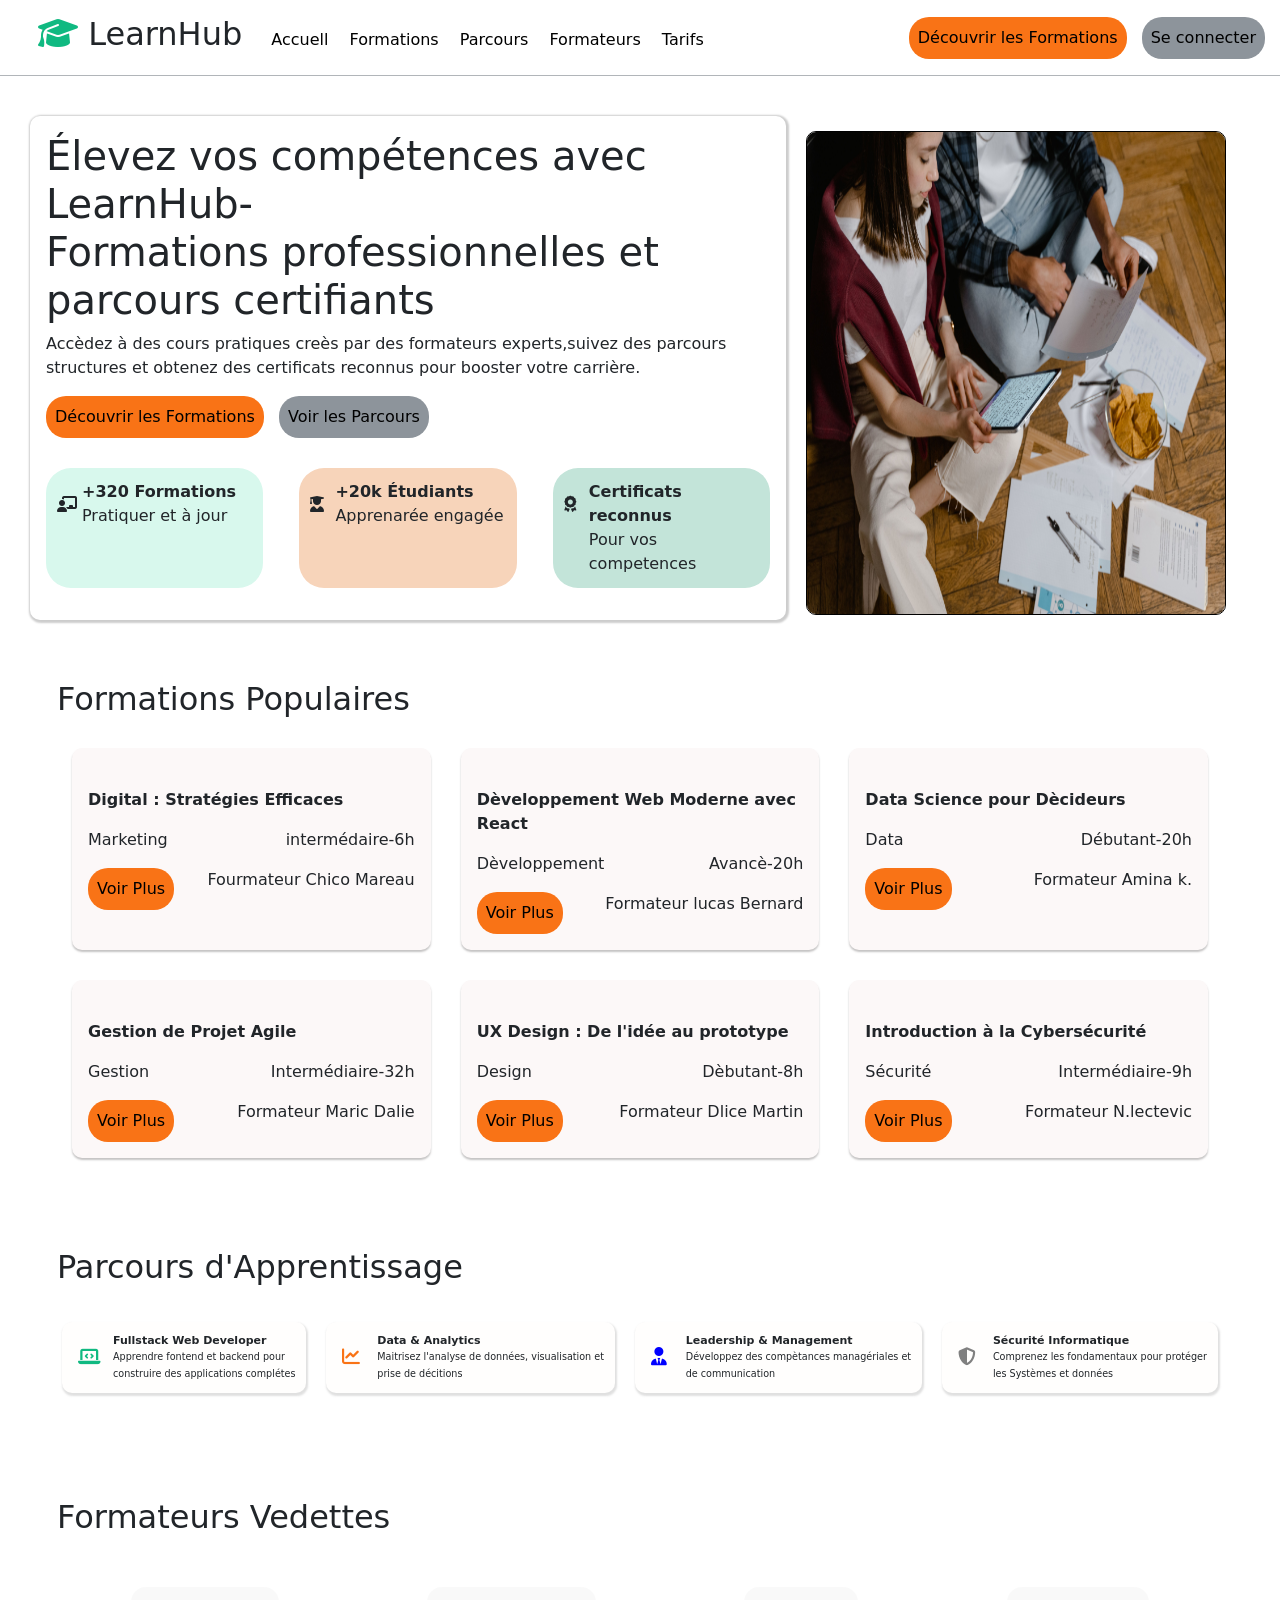
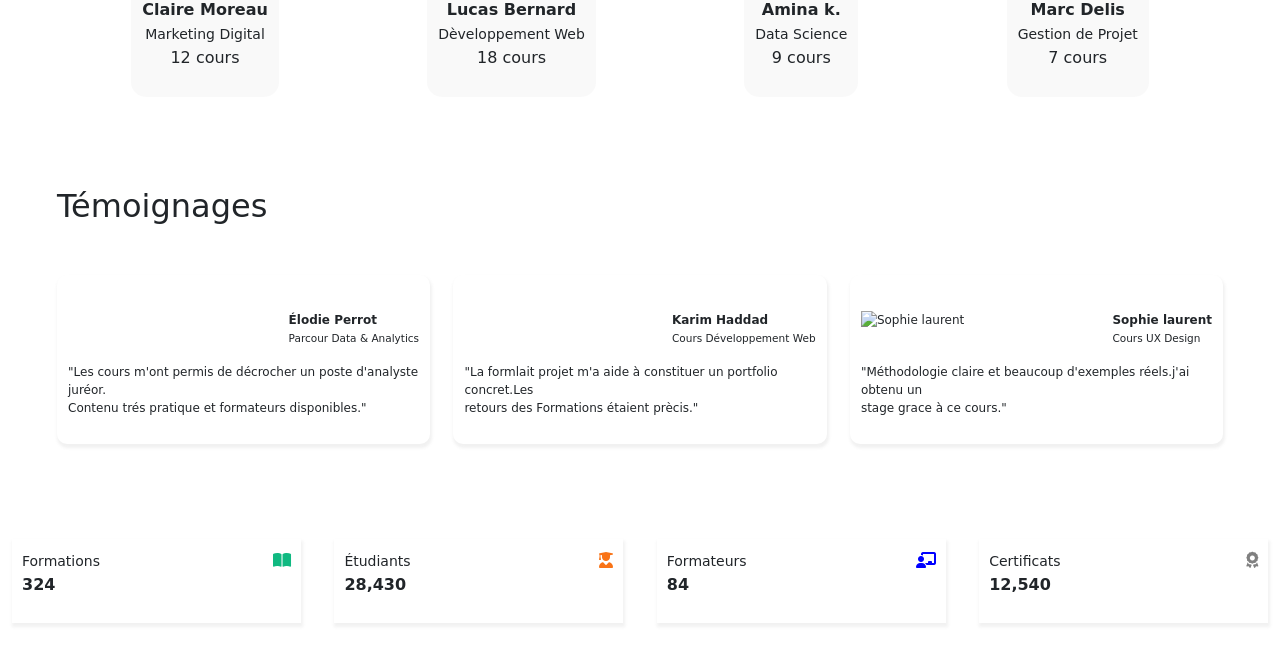
==== Landing_Page/index.html @ 184533ca "adding landing page" ====
<!doctype html>
<html lang="EN" dir="ltr">
    <head>
        <meta charset="utf-8" />
        <meta name="viewport" content="width=device-width, initial-scale=1.0">
        <title>LearnHub</title>
        <link rel="stylesheet" href="./Style/style.css"/>
        <link rel="stylesheet" href="https://cdnjs.cloudflare.com/ajax/libs/font-awesome/6.5.0/css/all.min.css"/>
        <link rel="stylesheet" href="https://cdn.jsdelivr.net/npm/bootstrap@5.3.8/dist/css/bootstrap.min.css"/>
        <script src="https://cdn.jsdelivr.net/npm/bootstrap@5.3.8/dist/js/bootstrap.bundle.min.js"></script>
    </head>
    <body>
        <header>
            <div>
                <h2><i class="fa-solid fa-graduation-cap" style="color:  #10B981;"></i> LearnHub</h2>
                <nav>
                    <a class="link" href="#">Accuell</a>
                    <a class="link" href="#">Formations</a>
                    <a class="link" href="#">Parcours</a>
                    <a class="link" href="#">Formateurs</a>
                    <a class="link" href="#">Tarifs</a>
                </nav>
            </div>
            <div>
                <a href="#" class="button-orange link">Découvrir les Formations</a>
                <a href="#" class="button-gris link">Se connecter</a>
            </div>
        </header>
        <main class="container-fluid">
            <section class="row" id="chield1">
                <div class="col-lg-7 " id="c1">
                    <h1>Élevez vos compétences avec LearnHub-<br>Formations professionnelles et parcours certifiants</h1>
                    <p>Accèdez à des cours pratiques creès par des formateurs experts,suivez des parcours<br>structures et obtenez des certificats reconnus pour booster votre carrière.</p>
                    <a  class="button-orange link">Découvrir les Formations</a>
                    <a  class="button-gris link">Voir les Parcours</a><br/>
                    <div id="info">
                        <p style="background-color:  #d8f8ed;"><i class="fa-solid fa-chalkboard-user icon"></i><strong>+320 Formations</strong><br/>Pratiquer et à jour</p>
                        <p style=" background-color: #f7d4ba;"><i class="fa-solid fa-user-graduate icon"></i><strong>+20k Étudiants</strong><br/>Apprenarée engagée</p>
                        <p style="background-color: #c3e4d9;"><i class="fa-solid fa-award icon "></i><strong>Certificats reconnus</strong><br>Pour vos competences</p>
                    </div>

                </div>
                <img src="./../Images/img1.jpg" class="col-md-4"/>
            </section>
            <section id="chield2">
                <h2>Formations Populaires</h2>
                <div class="Formations">
                    <div class="cards">
                        <img src=""/>
                        <p><strong>Digital : Stratégies Efficaces</strong></p>
                        <p class="formation-info"><span>Marketing</span><span>intermédaire-6h</span></p>
                        <div class="formation-info">
                            <a href="#" class="button-orange link">Voir Plus</a>
                            <span>Fourmateur Chico Mareau</span>
                        </div>
                    </div>
                    <div class="cards">
                        <img src=""/>
                        <p><strong>Dèveloppement Web Moderne avec React</strong></p>
                        <p class="formation-info"><span>Dèveloppement</span><span>Avancè-20h</span></p>
                        <div class="formation-info">
                            <a href="#" class="button-orange link">Voir Plus</a>
                            <span>Formateur lucas Bernard</span>
                        </div>
                    </div>
                    <div class="cards">
                        <img src=""/>
                        <p><strong>Data Science pour Dècideurs</strong></p>
                        <p class="formation-info"><span>Data</span><span>Débutant-20h</span></p>
                        <div class="formation-info">
                            <a href="#" class="button-orange link">Voir Plus</a>
                            <span>Formateur Amina k.</span>
                        </div>
                    </div>
                </div>
                <div class="Formations">
                    <div class="cards">
                        <img src=""/>
                        <p><strong>Gestion de Projet Agile</strong></p>
                        <p class="formation-info"><span>Gestion</span><span>Intermédiaire-32h</span></p>
                        <div class="formation-info">
                            <a href="#" class="button-orange link">Voir Plus</a>
                            <span>Formateur Maric Dalie</span>
                        </div>
                    </div>
                    <div class="cards">
                        <img src=""/>
                        <p><strong>UX Design : De l'idée au prototype</strong></p>
                        <p class="formation-info"><span>Design</span><span>Dèbutant-8h</span></p>
                        <div class="formation-info">
                            <a href="#" class="button-orange link">Voir Plus</a>
                            <span>Formateur Dlice Martin</span>
                        </div>
                    </div>
                    <div class="cards">
                        <img src=""/>
                        <p><strong>Introduction à la Cybersécurité</strong></p>
                        <p class="formation-info"><span>Sécurité</span><span>Intermédiaire-9h</span></p>
                        <div class="formation-info">
                            <a href="#" class="button-orange link">Voir Plus</a>
                            <span>Formateur N.lectevic</span>
                        </div>
                    </div>
                </div>
            </section>
            <section id="chield3">
                <h2>Parcours d'Apprentissage</h2>
                <div>
                    <p><i class="fa-solid fa-laptop-code parcours-icons" style="color: #10B981;"></i><strong>Fullstack Web Developer</strong><br><small><span>Apprendre fontend et backend pour<br>construire des applications complétes</span></small></p>
                    <p><i class="fa-solid fa-chart-line parcours-icons" style="color: #F97316;"></i><strong>Data & Analytics</strong><br><small><span>Maitrisez l'analyse de données, visualisation et <br>prise de décitions</span></small></p>
                    <p><i class="fa-solid fa-user-tie parcours-icons" style="color: blue;"></i><strong>Leadership & Management</strong><br><small><span>Développez des compètances managériales et <br>de communication</span></small></p>
                    <p><i class="fa-solid fa-shield-halved parcours-icons" style="color:grey;"></i><strong>Sécurité Informatique</strong><br><small><span>Comprenez les fondamentaux pour protéger <br>les Systèmes et données</span></small></p>
                </div>
            </section>
            <section id="chield4">
                <h2>Formateurs Vedettes</h2>
                <div>
                    <div class="formateurs">
                        <img src=""/>
                        <p>
                            <strong>Claire Moreau</strong><br>
                            <small>Marketing Digital</small><br>
                            <span>12 cours</span>
                        </p>
                    </div>
                    <div class="formateurs">
                        <img src=""/>
                        <p>
                            <strong>Lucas Bernard</strong><br>
                            <small>Dèveloppement Web</small><br>
                            <span>18 cours</span>
                        </p>
                    </div>
                    <div class="formateurs">
                        <img src=""/>
                        <p>
                            <strong>Amina k.</strong><br>
                            <small>Data Science</small><br>
                            <span>9 cours</span>
                        </p>
                    </div>
                    <div class="formateurs">
                        <img src=""/>
                        <p>
                            <strong>Marc Delis</strong><br>
                            <small>Gestion de Projet</small><br>
                            <span>7 cours</span>
                        </p>
                    </div>
                </div>
            </section>
            <section id="chield5">
                <h2>Témoignages</h2>
                <div>
                    <div class="avis">
                        <div>
                            <img src=""/>
                            <p><strong>Élodie Perrot</strong><br><small>Parcour Data & Analytics</small></p>
                        </div>
                        <p>"Les cours m'ont permis de décrocher un poste d'analyste juréor.<br>Contenu trés pratique et formateurs disponibles."</p>
                    </div>
                    <div class="avis">
                        <div>
                            <img src=""/>
                            <p><strong>Karim Haddad</strong><br><small>Cours Développement Web</small></p>
                        </div>
                        <p>"La formlait projet m'a aide à constituer un portfolio concret.Les<br>retours des Formations étaient prècis."</p>
                    </div>
                    <div class="avis">
                        <div>
                            <img src="" alt="Sophie laurent"/>
                            <p><strong>Sophie laurent</strong><br><small>Cours UX Design</small></p>
                        </div>
                        <p>"Méthodologie claire et beaucoup d'exemples réels.j'ai obtenu un<br>stage grace à ce cours."</p>
                    </div>
                </div>
            </section>
            <section id="chield6">
                <div class="info">
                    <p><small>Formations</small><br><strong>324</strong></p>
                    <p><i class="fa-solid fa-book-open" style="color:#10B981;"></i></p>
                </div>
                <div class="info">
                    <p><small>Étudiants</small><br><strong>28,430</strong></p>
                    <p><i class="fa-solid fa-user-graduate" style="color:#F97316"></i></p>
                </div>
                <div class="info">
                    <p><small>Formateurs</small><br><strong>84</strong></p>
                    <p><i class="fa-solid fa-chalkboard-user" style="color: blue;"></i></p>
                </div>
                <div class="info">
                    <p><small>Certificats</small><br><strong>12,540</strong></p>
                    <p><i class="fa-solid fa-award" style="color:grey;"></i></p>
                </div>
            </section>
        </main>
    </body>
</html>
---- Landing_Page/Style/style.css ----
body
{
    width:100%;
    padding: 0;
    margin: 0;
}


header div h2,nav{
    display: inline-block;
    margin: 0px 8px;
}
header
{
    display:flex;
    width:100%;
    min-height: 15px;
    padding: 15px 15px 15px 30px;
    justify-content: space-between;
    align-items: center;
    border-bottom: 1px solid  #b1b5b9;
}
.button-orange
{
    border:1px solid transparent ;
    border-radius: 20px;
    background-color: #F97316;
    color:#fff;
    margin-right: 10px;
}
.button-gris
{
    border:1px solid transparent ;
    border-radius: 20px;
    background-color: #8d949b;
}
.link{
    text-decoration: none;
    display: inline-block;
    color: black;
    padding: 8px;
}
.link:hover
{
    font-size: 18px;
    color: #f8f1ec;
}
main
{
    width:100%;
    min-height:250px;
    padding:25px;
}
#chield1
{
    min-height:100px;
    padding:10px;
}
#c1
{
    box-shadow: 1px 1px 2px 2px rgb(0, 0, 0,0.2); 
    border:1px solid transparent;
    border-radius: 10px;
    margin: 5px 20px ;
    padding:15px;
    width:60%;
}
#chield1 img
{
    padding:0px;
    border:1px solid black;
    border-radius: 10px;
    margin-top: 20px;
    margin-bottom: 10px;

}
#info
{
    display:flex;
    justify-content: space-between;
    margin-top: 30px ;
    width:100%;
}
#info p
{
    border:1px solid transparent;
    border-radius: 25px;
    padding:11px;
    width:30%;
    position: relative;
    padding-left:35px;
}
.icon
{
    position: absolute;
    left:10px ;
    top:27px;
}
#chield2 , #chield3 , #chield4 , #chield5
{
    width:100%;
    min-height: 250px;
    padding:45px;
}
.Formations
{
    display:flex;
    flex-flow: row nowrap;
    justify-content: space-between;
    margin-top: 30px;
    width:100%;
}
.cards
{
    background-color: #fcf8f8;
    border:1px solid transparent;
    border-radius:10px;
    box-shadow: 0 2px 2px 0 rgba(107, 104, 104, 0.4);
    margin:0 15px;
    width:32%;
    padding:15px;
}
.formation-info
{
    display:flex;
    justify-content: space-between;
    margin-top: 5px;
}
#chield3 div 
{
    display:flex;
    justify-content: space-between;
    margin-top: 20px;
}
#chield3 div p
{
    border:1px solid transparent;
    border-radius:10px;
    background-color: #fffefd;
    margin:15px 5px ;
    padding:10px;
    box-shadow: 1px 2px 2px 1px rgba(100, 100, 100,0.2 );
    padding-left:50px;
    font-size: 11px;
    position:relative;
    cursor: pointer;
}
.parcours-icons
{
    position:absolute;
    top:25px ;
    left :15px;
    font-size: 18px ;
}

#chield4 div 
{
    display:flex;
    justify-content: space-around;
    margin-top: 25px;
}
.formateurs
{
    background-color:rgba(197, 197, 197, 0.1);
    border:1px solid transparent;
    border-radius:15px;
    padding:10px;
    text-align: center;

}
.formateurs img
{
    border-radius: 50%;
}
#chield5 div
{
    display:flex;
    justify-content: space-between;
    margin-top: 25px;
    width:100%;
}
.avis
{
    border:1px solid transparent;
    border-radius:10px;
    max-width:32%;
    box-shadow: 1px 3px 3px 1px rgba(119, 119, 119, 0.1);
    display:flex;
    flex-flow: column ;
    padding:10px;
    font-size:12px;
}
#chield6
{
    display: flex;
    flex-flow: row nowrap;
    margin-top: 50px;
    justify-content: space-between;
    width:100%;
}
.info
{
    display:flex;
    justify-content: space-between;
    padding:10px;
    width:23%;
    box-shadow:1px 3px 3px 1px rgba(119, 119, 119, 0.1);
}
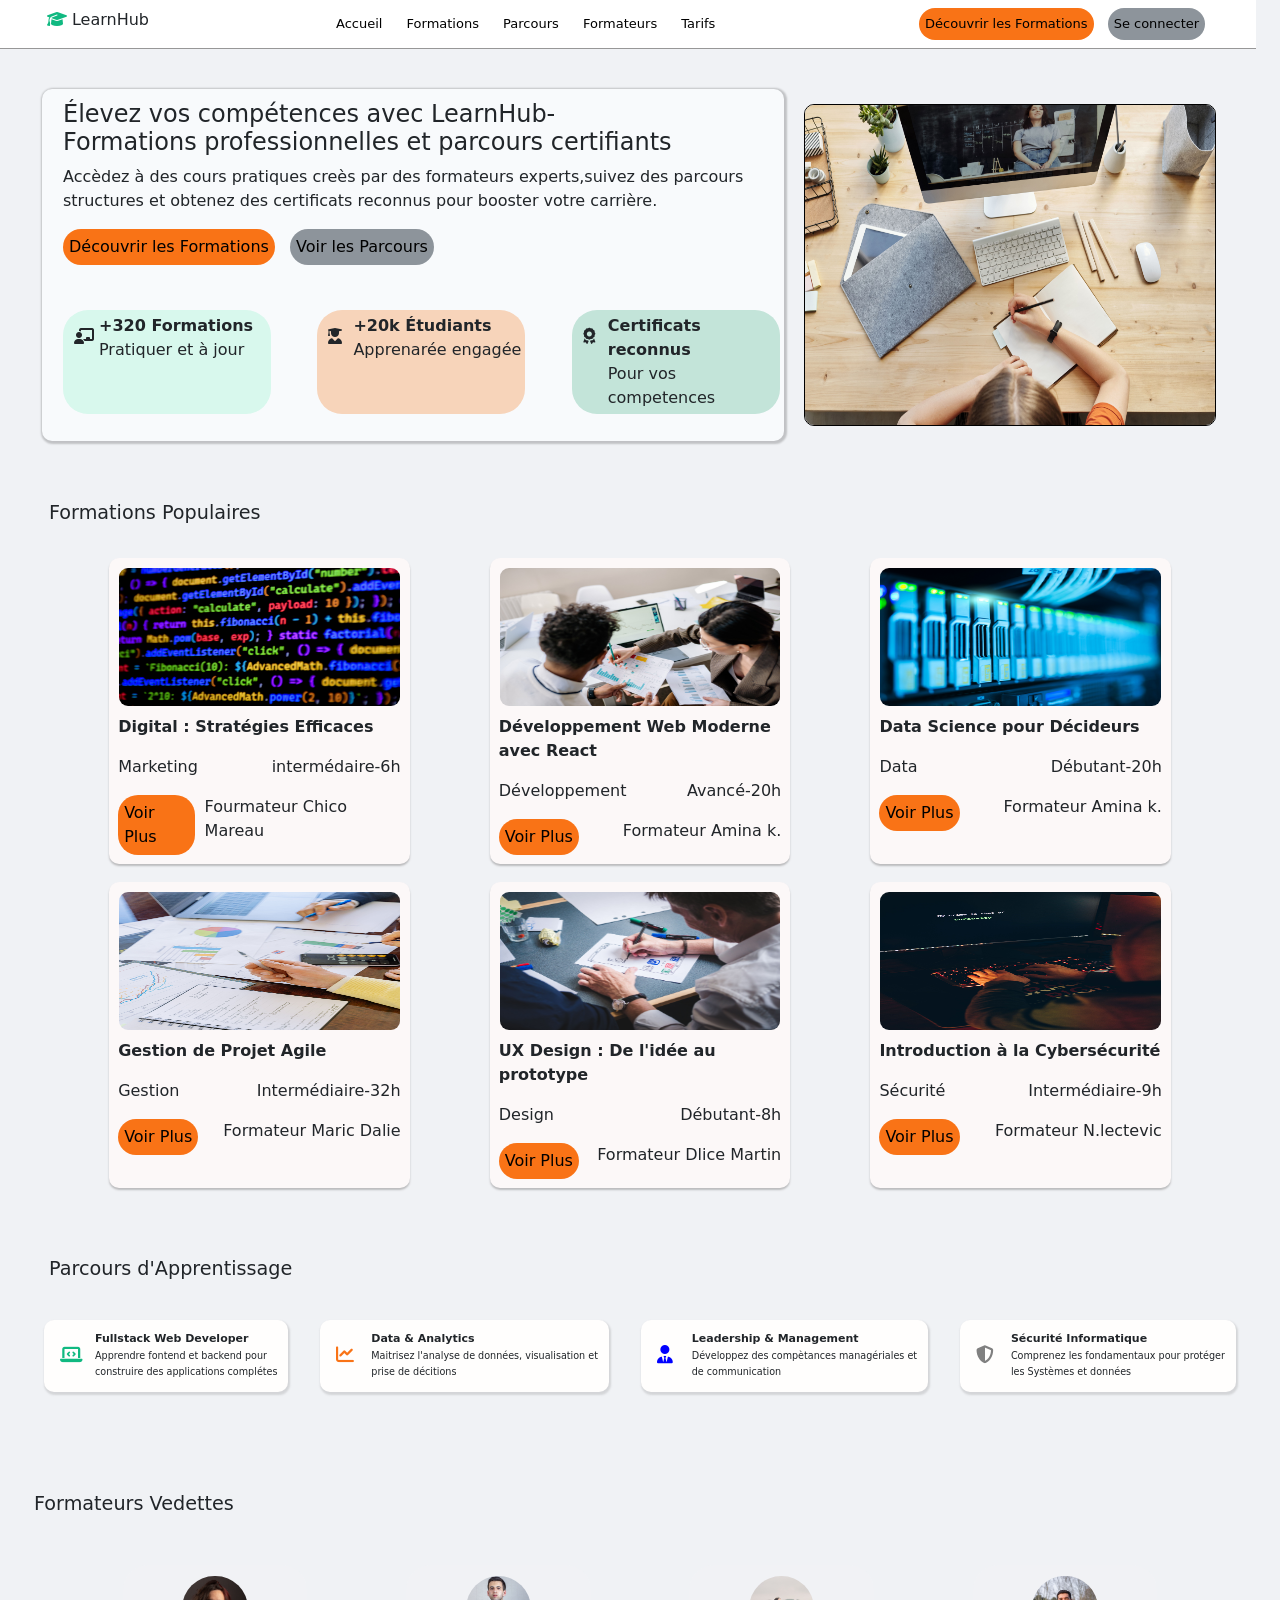
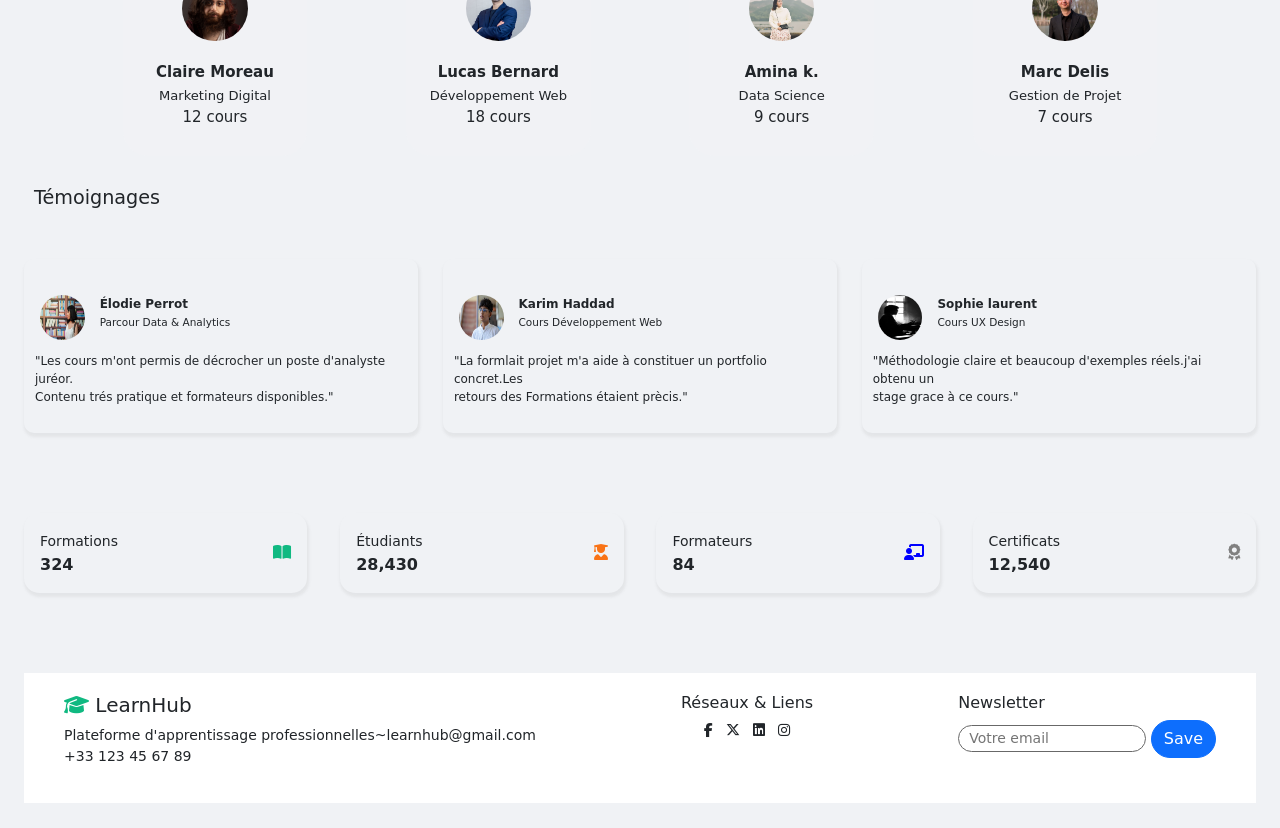
==== commit 4279c908: "last push" ====
--- a/Landing_Page/index.html
+++ b/Landing_Page/index.html
@@ -4,35 +4,34 @@
         <meta charset="utf-8" />
         <meta name="viewport" content="width=device-width, initial-scale=1.0">
         <title>LearnHub</title>
-        <link rel="stylesheet" href="./Style/style.css"/>
+        <link rel="stylesheet" href="./../assets/css/landing.css"/>
         <link rel="stylesheet" href="https://cdnjs.cloudflare.com/ajax/libs/font-awesome/6.5.0/css/all.min.css"/>
         <link rel="stylesheet" href="https://cdn.jsdelivr.net/npm/bootstrap@5.3.8/dist/css/bootstrap.min.css"/>
-        <script src="https://cdn.jsdelivr.net/npm/bootstrap@5.3.8/dist/js/bootstrap.bundle.min.js"></script>
+        <script src="https://cdn.jsdelivr.net/npm/bootstrap@5.3.8/dist/js/bootstrap.bundle.min.js" defer></script>
+        <link rel="icon" type="image/x-icon" href="./../assets/images/icon/icon.png"/>
     </head>
-    <body>
-        <header>
-            <div>
-                <h2><i class="fa-solid fa-graduation-cap" style="color:  #10B981;"></i> LearnHub</h2>
-                <nav>
-                    <a class="link" href="#">Accuell</a>
-                    <a class="link" href="#">Formations</a>
-                    <a class="link" href="#">Parcours</a>
-                    <a class="link" href="#">Formateurs</a>
-                    <a class="link" href="#">Tarifs</a>
-                </nav>
-            </div>
-            <div>
-                <a href="#" class="button-orange link">Découvrir les Formations</a>
-                <a href="#" class="button-gris link">Se connecter</a>
+    <body class="container-fluid">
+        <header class="row">
+            <h4 class="col-lg-2 col-md-2"><i class="fa-solid fa-graduation-cap" style="color:  #10B981;"></i> LearnHub</h4>
+            <nav class="col-lg-5 col-md-5" >
+                <a class="link head-link" href="#">Accueil</a>
+                <a class="link head-link" href="#chield2">Formations</a>
+                <a class="link head-link" href="#chield3">Parcours</a>                    
+                <a class="link head-link" href="#chield4">Formateurs</a>
+                <a class="link head-link" href="#chield6">Tarifs</a>
+            </nav>
+            <div class="col-lg-3 col-md-3 ">
+                <a href="#chield2" class="button-orange link">Découvrir les Formations</a>
+                <a href="./../login/login.html" class="button-gris link">Se connecter</a>
             </div>
         </header>
         <main class="container-fluid">
             <section class="row" id="chield1">
-                <div class="col-lg-7 " id="c1">
+                <div class="col-lg-7 col-md-7 " id="c1">
                     <h1>Élevez vos compétences avec LearnHub-<br>Formations professionnelles et parcours certifiants</h1>
                     <p>Accèdez à des cours pratiques creès par des formateurs experts,suivez des parcours<br>structures et obtenez des certificats reconnus pour booster votre carrière.</p>
-                    <a  class="button-orange link">Découvrir les Formations</a>
-                    <a  class="button-gris link">Voir les Parcours</a><br/>
+                    <a href="#chield2" class="button-orange link">Découvrir les Formations</a>
+                    <a  class="button-gris link hvr-bob">Voir les Parcours</a><br/>
                     <div id="info">
                         <p style="background-color:  #d8f8ed;"><i class="fa-solid fa-chalkboard-user icon"></i><strong>+320 Formations</strong><br/>Pratiquer et à jour</p>
                         <p style=" background-color: #f7d4ba;"><i class="fa-solid fa-user-graduate icon"></i><strong>+20k Étudiants</strong><br/>Apprenarée engagée</p>
@@ -40,13 +39,13 @@
                     </div>
 
                 </div>
-                <img src="./../Images/img1.jpg" class="col-md-4"/>
+                <img src="./../assets/images/loading-page/bag1.jpg" class="col-lg-4 col-md-4 " alt="Illustration de formation LearnHub"/>
             </section>
             <section id="chield2">
                 <h2>Formations Populaires</h2>
                 <div class="Formations">
                     <div class="cards">
-                        <img src=""/>
+                        <img src="./../assets/images/loading-page/bg Develop.jpg" alt="Image de la formation Digital : Stratégies Efficaces"/>
                         <p><strong>Digital : Stratégies Efficaces</strong></p>
                         <p class="formation-info"><span>Marketing</span><span>intermédaire-6h</span></p>
                         <div class="formation-info">
@@ -55,27 +54,25 @@
                         </div>
                     </div>
                     <div class="cards">
-                        <img src=""/>
-                        <p><strong>Dèveloppement Web Moderne avec React</strong></p>
-                        <p class="formation-info"><span>Dèveloppement</span><span>Avancè-20h</span></p>
-                        <div class="formation-info">
-                            <a href="#" class="button-orange link">Voir Plus</a>
-                            <span>Formateur lucas Bernard</span>
-                        </div>
-                    </div>
-                    <div class="cards">
-                        <img src=""/>
-                        <p><strong>Data Science pour Dècideurs</strong></p>
+                        <img src="./../assets/images/loading-page/bg marketing.jpg" alt="Image de la formation Développement Web Moderne avec React"/>
+                        <p><strong>Développement Web Moderne avec React</strong></p>
+                        <p class="formation-info"><span>Développement</span><span>Avancé-20h</span></p>
+                        <div class="formation-info">
+                            <a href="#" class="button-orange link">Voir Plus</a>
+                            <span>Formateur Amina k.</span>
+                        </div>
+                    </div>
+                    <div class="cards">
+                        <img src="./../assets/images/loading-page/base de donnes.jpg" alt="Image de la formation Data Science pour Décideurs"/>
+                        <p><strong>Data Science pour Décideurs</strong></p>
                         <p class="formation-info"><span>Data</span><span>Débutant-20h</span></p>
                         <div class="formation-info">
                             <a href="#" class="button-orange link">Voir Plus</a>
                             <span>Formateur Amina k.</span>
                         </div>
                     </div>
-                </div>
-                <div class="Formations">
-                    <div class="cards">
-                        <img src=""/>
+                    <div class="cards">
+                        <img src="./../assets/images/loading-page/gestion.jpg" alt="Image de la formation Gestion de Projet Agile"/>
                         <p><strong>Gestion de Projet Agile</strong></p>
                         <p class="formation-info"><span>Gestion</span><span>Intermédiaire-32h</span></p>
                         <div class="formation-info">
@@ -84,16 +81,16 @@
                         </div>
                     </div>
                     <div class="cards">
-                        <img src=""/>
+                        <img src="./../assets/images/loading-page/ux.jpg" alt="Image de la formation UX Design : De l'idée au prototype"/>
                         <p><strong>UX Design : De l'idée au prototype</strong></p>
-                        <p class="formation-info"><span>Design</span><span>Dèbutant-8h</span></p>
+                        <p class="formation-info"><span>Design</span><span>Débutant-8h</span></p>
                         <div class="formation-info">
                             <a href="#" class="button-orange link">Voir Plus</a>
                             <span>Formateur Dlice Martin</span>
                         </div>
                     </div>
                     <div class="cards">
-                        <img src=""/>
+                        <img src="./../assets/images/loading-page/cyber.jpg" alt="Image de la formation Introduction à la Cybersécurité"/>
                         <p><strong>Introduction à la Cybersécurité</strong></p>
                         <p class="formation-info"><span>Sécurité</span><span>Intermédiaire-9h</span></p>
                         <div class="formation-info">
@@ -104,19 +101,19 @@
                 </div>
             </section>
             <section id="chield3">
-                <h2>Parcours d'Apprentissage</h2>
-                <div>
-                    <p><i class="fa-solid fa-laptop-code parcours-icons" style="color: #10B981;"></i><strong>Fullstack Web Developer</strong><br><small><span>Apprendre fontend et backend pour<br>construire des applications complétes</span></small></p>
-                    <p><i class="fa-solid fa-chart-line parcours-icons" style="color: #F97316;"></i><strong>Data & Analytics</strong><br><small><span>Maitrisez l'analyse de données, visualisation et <br>prise de décitions</span></small></p>
-                    <p><i class="fa-solid fa-user-tie parcours-icons" style="color: blue;"></i><strong>Leadership & Management</strong><br><small><span>Développez des compètances managériales et <br>de communication</span></small></p>
-                    <p><i class="fa-solid fa-shield-halved parcours-icons" style="color:grey;"></i><strong>Sécurité Informatique</strong><br><small><span>Comprenez les fondamentaux pour protéger <br>les Systèmes et données</span></small></p>
-                </div>
+                    <h2>Parcours d'Apprentissage</h2>
+                    <div>
+                        <p><i class="fa-solid fa-laptop-code parcours-icons" style="color: #10B981;"></i><strong>Fullstack Web Developer</strong><br><small><span>Apprendre fontend et backend pour<br>construire des applications complétes</span></small></p>
+                        <p><i class="fa-solid fa-chart-line parcours-icons" style="color: #F97316;"></i><strong>Data & Analytics</strong><br><small><span>Maitrisez l'analyse de données, visualisation et <br>prise de décitions</span></small></p>
+                        <p><i class="fa-solid fa-user-tie parcours-icons" style="color: blue;"></i><strong>Leadership & Management</strong><br><small><span>Développez des compètances managériales et <br>de communication</span></small></p>
+                        <p><i class="fa-solid fa-shield-halved parcours-icons" style="color:grey;"></i><strong>Sécurité Informatique</strong><br><small><span>Comprenez les fondamentaux pour protéger <br>les Systèmes et données</span></small></p>
+                    </div>
             </section>
             <section id="chield4">
                 <h2>Formateurs Vedettes</h2>
                 <div>
                     <div class="formateurs">
-                        <img src=""/>
+                        <img src="./../assets/images/loading-page/formateur 1.jpg" class="rounded-circle" alt="Image du formateur Claire Moreau"/>
                         <p>
                             <strong>Claire Moreau</strong><br>
                             <small>Marketing Digital</small><br>
@@ -124,15 +121,15 @@
                         </p>
                     </div>
                     <div class="formateurs">
-                        <img src=""/>
+                        <img src="./../assets/images/loading-page/formateur 2.jpg " class="rounded-circle" alt="Image du formateur Lucas Bernard"/>
                         <p>
                             <strong>Lucas Bernard</strong><br>
-                            <small>Dèveloppement Web</small><br>
+                            <small>Développement Web</small><br>
                             <span>18 cours</span>
                         </p>
                     </div>
                     <div class="formateurs">
-                        <img src=""/>
+                        <img src="./../assets/images/loading-page/formateur 3.jpg" class="rounded-circle" alt="Image du formateur Amina k."/>
                         <p>
                             <strong>Amina k.</strong><br>
                             <small>Data Science</small><br>
@@ -140,7 +137,7 @@
                         </p>
                     </div>
                     <div class="formateurs">
-                        <img src=""/>
+                        <img src="./../assets/images/loading-page/formateur 4.jpg" class="rounded-circle" alt="Image du formateur Marc Delis"/>
                         <p>
                             <strong>Marc Delis</strong><br>
                             <small>Gestion de Projet</small><br>
@@ -151,24 +148,24 @@
             </section>
             <section id="chield5">
                 <h2>Témoignages</h2>
-                <div>
+                <div id="cont">
                     <div class="avis">
                         <div>
-                            <img src=""/>
+                            <img src="./../assets/images/loading-page/student 1.jpg" class="rounded-circle" alt="Image de Élodie Perrot"/>
                             <p><strong>Élodie Perrot</strong><br><small>Parcour Data & Analytics</small></p>
                         </div>
                         <p>"Les cours m'ont permis de décrocher un poste d'analyste juréor.<br>Contenu trés pratique et formateurs disponibles."</p>
                     </div>
                     <div class="avis">
                         <div>
-                            <img src=""/>
+                            <img src="./../assets/images/loading-page/s2.jpg" class="rounded-circle" alt="Image de Karim Haddad"/>
                             <p><strong>Karim Haddad</strong><br><small>Cours Développement Web</small></p>
                         </div>
                         <p>"La formlait projet m'a aide à constituer un portfolio concret.Les<br>retours des Formations étaient prècis."</p>
                     </div>
                     <div class="avis">
                         <div>
-                            <img src="" alt="Sophie laurent"/>
+                            <img src="./../assets/images/loading-page/s3.jpg" class="rounded-circle" alt="Image de Sophie laurent"/>
                             <p><strong>Sophie laurent</strong><br><small>Cours UX Design</small></p>
                         </div>
                         <p>"Méthodologie claire et beaucoup d'exemples réels.j'ai obtenu un<br>stage grace à ce cours."</p>
@@ -193,6 +190,20 @@
                     <p><i class="fa-solid fa-award" style="color:grey;"></i></p>
                 </div>
             </section>
+            <footer>
+                <div>
+                    <h5><i class="fa-solid fa-graduation-cap" style="color:  #10B981;"></i>  LearnHub</h5>
+                    <p>Plateforme d'apprentissage professionnelles~learnhub@gmail.com<br>+33 123 45 67 89</p>
+                </div>
+                <div >
+                    <h6>Réseaux & Liens</h6>
+                    <p id="reseaux"><b> <i class="fa-brands fa-facebook-f"></i> <i class="fa-brands fa-x-twitter"></i> <i class="fa-brands fa-linkedin"></i> <i class="fa-brands fa-instagram"></i></b></p>            </div> 
+                <div>
+                    <h6>Newsletter</h6>
+                    <input type="email" placeholder="Votre email"/>
+                    <input type="button" class="btn btn-primary " value="Save"/>
+                </div>
+            </footer>
         </main>
     </body>
 </html>
--- a/assets/css/landing.css
+++ b/assets/css/landing.css
@@ -0,0 +1,580 @@
+body
+{
+    width:95%;
+    font-size: 1rem !important;
+    background-color: #f0f2f5 !important;
+}
+h4{font-size:medium !important;}
+
+header
+{
+    background-color: #fff !important;
+    display:flex;
+    width:100%;
+    justify-content: space-around;
+    max-height: 80px;
+    align-items: center;
+    border-bottom: 1px solid  #979797;
+    font-size: small !important;
+    padding:4px 0;
+}
+
+.button-orange
+{
+    border:1px solid transparent ;
+    border-radius: 20px;
+    background-color: #F97316;
+    color:#fff;
+    margin-right: 10px;
+    animation-name: font-append;
+    animation-duration: 5s;
+    animation-name: pop;
+    animation-duration: 4s;
+    animation-timing-function:ease-out;
+    animation-iteration-count: infinite;
+}
+
+
+
+.button-gris
+{
+    border:1px solid transparent ;
+    border-radius: 20px;
+    background-color: #8d949b;
+    animation-name: font-append;
+    animation-duration: 5s;
+}
+.button-gris:hover
+{
+    background-color: transparent !important;
+    color:#8d949b !important;
+    border:1px solid #8d949b !important;
+}
+.link{
+    text-decoration: none;
+    display: inline-block;
+    color: black;
+    transition: all 0.3s ease;
+    width: fit-content !important;
+    padding: 5px !important;
+}
+.link:hover
+{
+   color:#F97316;
+   background-color: #f0f0f0;
+   border:1px solid #f97316;
+   transform: scale(1.05);
+
+}
+.head-link
+{
+    padding:0 !important;
+    margin: 10px !important;
+}
+.head-link:hover{
+    border:none !important;
+    color: #f97316 !important;
+    background-color: transparent !important;
+}
+
+
+main
+{
+    width:100%;
+    min-height:250px;
+    padding:25px;
+}
+#chield1
+{
+    min-height:100px;
+    padding:10px;
+    
+}
+h1{font-size: 1.5rem !important;}
+#c1
+{
+    box-shadow: 1px 1px 2px 2px rgb(0, 0, 0,0.2); 
+    border:1px solid transparent;
+    border-radius: 10px;
+    margin: 5px 20px ;
+    padding:10px 3px 10px 20px !important;
+    width:60%;
+    max-height: 400px;
+    background: #f8fafc;
+    animation-name: font-append;
+    animation-duration: 5s;
+}
+#chield1 img
+{
+    padding:0px;
+    border:1px solid black;
+    border-radius: 10px;
+    margin-top: 20px;
+    margin-bottom: 20px;
+}
+#info
+{
+    display:flex;
+    justify-content: space-between;
+    margin-top: 30px ;
+    width:100%;
+}
+#info p
+{
+    border:1px solid transparent;
+    border-radius: 25px;
+    padding:3px 2px 3px 10px;
+    width:29%;
+    position: relative;
+    padding-left:35px;
+    margin-top: 15px;
+    animation-name: font-append;
+    animation-duration: 5s;
+}
+.icon
+{
+    position: absolute;
+    left:10px ;
+    top:17px;
+    animation-name: font-append;
+    animation-duration: 5s;
+}
+
+
+#chield2
+{
+    width:100%;
+    min-height: 250px;
+    padding:15px;
+}
+h2
+{
+    margin:  30px 0px 25px 10px !important;
+    font-size: larger !important;
+}
+
+.Formations
+{
+    width: 100%;
+    display:flex;
+    flex-flow: row wrap;
+    justify-content: space-evenly;
+}
+.cards
+{
+    background-color: #fcf8f8;
+    border:1px solid transparent;
+    border-radius:10px;
+    box-shadow: 0 2px 2px 0 rgba(107, 104, 104, 0.4);
+    width:25%;
+    padding:8px;
+    margin: 9px 10px;
+    min-height: fit-content;
+    transform: scale(1,1);
+    
+}
+.cards:hover
+{
+    transform:scale(1.04,1.04) ;
+    transition: transform 1.2s;
+    transition-timing-function:ease-in-out;
+}
+
+.cards img
+{
+    width:100%;
+    max-height: 140px;
+    margin-bottom:8px ;
+    border:1px solid transparent;
+    border-radius: inherit;
+}
+.formation-info
+{
+    display:flex;
+    justify-content: space-between;
+    margin-top: 5px;
+}
+
+
+#chield3
+{
+    width:100%;
+    min-height: 250px;
+    padding:15px;
+}
+#chield3 div 
+{
+    display:flex;
+    justify-content: space-between;
+    margin-top: 20px;
+}
+#chield3 div p
+{
+    border:1px solid transparent;
+    border-radius:10px;
+    background-color: #fffefd;
+    margin:15px 5px ;
+    padding:10px;
+    box-shadow: 1px 2px 2px 1px rgba(100, 100, 100,0.2 );
+    padding-left:50px;
+    font-size: 11px;
+    position:relative;
+    cursor: pointer;
+    animation-name: pop;
+    animation-duration: 7s;
+    animation-timing-function: ease-in-out;
+    animation-iteration-count: infinite;    
+}
+.parcours-icons
+{
+    position:absolute;
+    top:25px ;
+    left :15px;
+    font-size: 18px ;
+}
+
+
+#chield4 div 
+{
+    display:flex;
+    justify-content: space-evenly;
+    margin-top: 25px;
+}
+.formateurs
+{
+    display: flex;
+    flex-flow: column nowrap;
+    align-items: center ;
+    width:15%;
+    justify-content: center;
+    background-color:rgba(238, 238, 238, 0.1);
+    border:1px solid transparent;
+    border-radius:25px;
+    padding:10px;
+    text-align: center;
+    font-size: 15px;
+    animation-name: background-change;
+    animation-duration: 2.8s;
+    animation-timing-function: ease;
+    animation-iteration-count: infinite;
+
+}
+.formateurs img
+{
+    width:40%;
+    max-height: 80px;
+    margin-bottom: 20px;
+}
+
+
+#chield5 div
+{
+    display:flex;
+    justify-content: space-between;
+    margin-top: 25px;
+    width:100%;
+}
+
+.avis
+{
+    border:1px solid transparent;
+    border-radius:10px;
+    max-width:32%;
+    box-shadow: 1px 3px 3px 1px rgba(119, 119, 119, 0.1);
+    display:flex;
+    flex-flow: column ;
+    padding:10px;
+    font-size:12px;
+}
+.avis div
+{
+    display:flex;
+    justify-content: flex-start !important;
+    margin: 5px;
+}
+.avis div img
+{
+    width:12%;
+    height: 45px;
+    margin-right: 15px;
+}
+
+
+#chield6
+{
+    display: flex;
+    flex-flow: row nowrap;
+    margin-top: 80px;
+    justify-content: space-between;
+    width:100%;
+}
+.info
+{
+    display:flex;
+    justify-content: space-between;
+    align-items: center !important;
+    padding:15px;
+    width:23%;
+    height: fit-content !important;
+    border:1px solid transparent;
+    border-radius:15px;
+    box-shadow:1px 3px 3px 1px rgba(119, 119, 119, 0.1);
+
+    animation-name:pop;
+}
+.info p
+{
+    margin: 0px;
+}
+
+footer
+{
+    background-color: #fff !important;
+    display:flex;
+    width: 100%;
+    justify-content: space-between;
+    margin-top: 80px;
+    padding: 20px 40px;
+    font-size: 14px !important;
+}
+input[type=email]
+{
+    border-radius: 20px;
+    border:1px solid rgb(104, 104, 104);
+    padding:2px 2px 2px 10px;
+}
+#reseaux
+{
+    display: flex;
+    justify-content: space-evenly;
+    word-spacing: 8px;
+}
+.btn
+{
+    border-radius: 20px !important;
+    width:fit-content !important;
+    height: fit-content !important;
+}
+
+
+
+@media (width<=1000px)
+{
+
+    h4{
+        display:inline-block !important;
+        width: 30% !important;
+    }
+
+    header div
+    {
+        width: 70% !important;
+        padding: 0px !important;
+    }
+
+    header{
+        width:100%; 
+        display: flex;
+        justify-content: space-between !important;
+        min-height: 50px !important;
+    }
+    nav
+    {
+        display: none;
+    }
+
+    body,main
+    {
+        padding: 0px !important;
+    }
+    h1{font-size:x-large !important;}
+    #chield1
+    {
+        flex-direction: column;
+    }
+    #chield1>img
+    {
+        display: none;
+    }
+    #c1
+    {
+        width: 90%;
+        max-height:800px ;
+        padding:5px;
+        margin:10px;
+    }
+    #info{
+        flex-direction: column;
+
+    }
+    #info>p{
+        width: 86%;
+        text-align: center;
+    }
+
+    .cards
+    {
+        width:100%;
+    }
+    h2
+    {
+        margin:  10px 0px 8px 7px !important;
+        font-size: medium !important;
+    }
+
+    #chield3 div
+    {
+        flex-direction: column;
+        
+    }
+    #chield3 div p
+    {
+        width: 90%;
+        margin: auto;
+        animation-duration: 9s;
+        margin:10px 0px;
+    }
+
+
+    #chield4 div 
+    {
+        flex-flow: row wrap;
+        justify-content: space-evenly;
+        margin-top: 25px;
+    }
+    .formateurs
+    {
+        width:44%;
+        flex-flow: column nowrap !important;
+    }
+
+
+    #chield5
+    {
+        width: 100%;
+    }
+    #chield5 div
+    {
+        flex-flow: column;
+        width: 100%;
+        justify-content: center;
+    }
+    .avis
+    {
+        max-width:100% !important;
+        font-size:12px;
+    }
+    .avis div
+    {
+        flex-flow: row nowrap !important;
+        align-items: center !important;
+    } 
+    
+    #chield6
+    {
+        flex-flow: column;
+        align-items:center !important;
+        margin-top: 50px;
+        
+    }
+    .info
+    {
+        width:97%;
+        margin-bottom: 15px;
+    }
+
+    
+    footer
+    {
+        flex-flow: column;
+        align-items: center;
+        justify-content: center;
+        text-align: center;
+        width: 100%;
+        margin-top: 25px;
+        padding: 10px 15px;
+        font-size: 0.8rem !important;
+    } 
+    footer div
+    {
+        width: 95%;
+        margin-top: 15px;
+    }
+    input[type=email]
+    {
+        padding:2px 2px 2px 5px;
+    }
+    #reseaux
+    {
+        word-spacing: 4px;
+    }
+    .btn
+    {
+        border-radius: 20px !important;
+        width:15%  !important;
+    }
+}
+
+@keyframes font-append
+{
+    from{
+        color:#f8fafc;
+        background-color:#f8fafc;
+    }
+    to{
+        color:black;
+    }
+}
+@keyframes pop
+{
+    0%
+    {
+        transform: scale(0.95,0.95)  ;
+    }
+    25%
+    {
+        transform: scale(1,1) ;
+    }
+    50%
+    {
+        transform: scale(1.05,1.05) ;
+    }
+    75%
+    {
+        transform: scale(1,1) ;
+    }
+    100%
+    {
+        transform: scale(0.95,0.95) ;
+    }
+}
+
+@keyframes background-change
+{
+    0%{
+        background-color:rgba(173, 193, 199, 0.4);
+    }
+    15%{
+        background-color: rgba(173, 193, 199, 0.3);
+    }
+    30%
+    {
+        background-color: rgba(173, 193, 199, 0.2);
+    }
+    45%
+    {
+        background-color: rgba(173, 193, 199, 0.1);
+    }
+    60%
+    {
+        background-color: rgba(173, 193, 199, 0.2);
+    }
+    75%
+    {
+        background-color: rgba(173, 193, 199, 0.3);
+    }
+    100%{
+        background-color:rgba(173, 193, 199, 0.35);
+    }
+}
+
